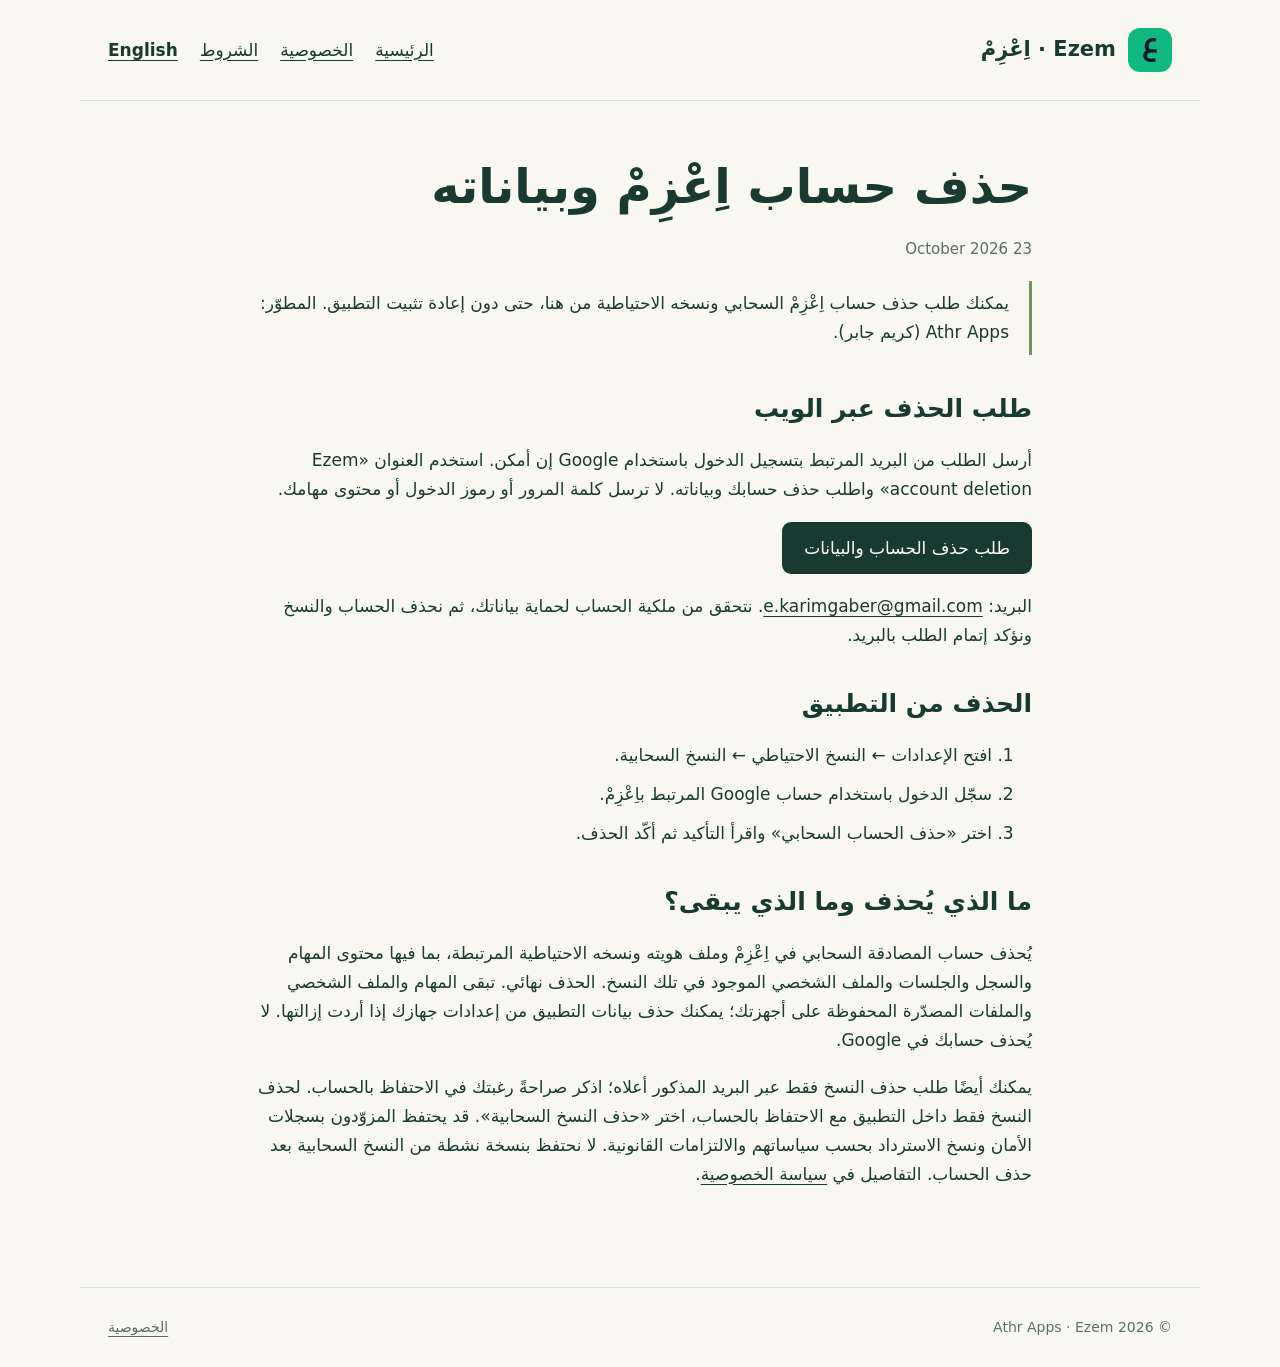
==== delete-account-ar.html @ c1a4a3c6 "Add bilingual account deletion and update privacy disclosures" ====
<!doctype html>
<html lang="ar" dir="rtl"><head><meta charset="utf-8"><meta name="viewport" content="width=device-width,initial-scale=1"><meta name="description" content="حذف حساب اِعْزِمْ وبياناته"><title>حذف حساب اِعْزِمْ وبياناته</title><link rel="canonical" href="https://karimgaber0.github.io/Ezem-App/delete-account-ar.html"><link rel="icon" href="assets/ezem.svg" type="image/svg+xml"><link rel="stylesheet" href="style.css"><link rel="alternate" hreflang="en" href="https://karimgaber0.github.io/Ezem-App/delete-account.html"><link rel="alternate" hreflang="ar" href="https://karimgaber0.github.io/Ezem-App/delete-account-ar.html"></head><body><header><a class="brand" href="index-ar.html"><img src="assets/ezem.svg" alt=""><span>Ezem · اِعْزِمْ</span></a><nav><a href="index-ar.html">الرئيسية</a><a href="privacy-ar.html">الخصوصية</a><a href="terms-ar.html">الشروط</a><a class="language" href="delete-account.html">English</a></nav></header><main class="document"><h1>حذف حساب اِعْزِمْ وبياناته</h1><p class="quiet">23 October 2026</p><p class="notice">يمكنك طلب حذف حساب اِعْزِمْ السحابي ونسخه الاحتياطية من هنا، حتى دون إعادة تثبيت التطبيق. المطوّر: Athr Apps (كريم جابر).</p>
<h2>طلب الحذف عبر الويب</h2><p>أرسل الطلب من البريد المرتبط بتسجيل الدخول باستخدام Google إن أمكن. استخدم العنوان «Ezem account deletion» واطلب حذف حسابك وبياناته. لا ترسل كلمة المرور أو رموز الدخول أو محتوى مهامك.</p><p><a class="button" href="mailto:e.karimgaber@gmail.com?subject=Ezem%20account%20deletion&amp;body=Please%20delete%20my%20Ezem%20cloud%20account%20and%20associated%20cloud%20backups.">طلب حذف الحساب والبيانات</a></p><p>البريد: <a href="mailto:e.karimgaber@gmail.com" dir="ltr">e.karimgaber@gmail.com</a>. نتحقق من ملكية الحساب لحماية بياناتك، ثم نحذف الحساب والنسخ ونؤكد إتمام الطلب بالبريد.</p>
<h2>الحذف من التطبيق</h2><ol><li>افتح الإعدادات ← النسخ الاحتياطي ← النسخ السحابية.</li><li>سجّل الدخول باستخدام حساب Google المرتبط باِعْزِمْ.</li><li>اختر «حذف الحساب السحابي» واقرأ التأكيد ثم أكّد الحذف.</li></ol>
<h2>ما الذي يُحذف وما الذي يبقى؟</h2><p>يُحذف حساب المصادقة السحابي في اِعْزِمْ وملف هويته ونسخه الاحتياطية المرتبطة، بما فيها محتوى المهام والسجل والجلسات والملف الشخصي الموجود في تلك النسخ. الحذف نهائي. تبقى المهام والملف الشخصي والملفات المصدّرة المحفوظة على أجهزتك؛ يمكنك حذف بيانات التطبيق من إعدادات جهازك إذا أردت إزالتها. لا يُحذف حسابك في Google.</p><p>يمكنك أيضًا طلب حذف النسخ فقط عبر البريد المذكور أعلاه؛ اذكر صراحةً رغبتك في الاحتفاظ بالحساب. لحذف النسخ فقط داخل التطبيق مع الاحتفاظ بالحساب، اختر «حذف النسخ السحابية». قد يحتفظ المزوّدون بسجلات الأمان ونسخ الاسترداد بحسب سياساتهم والالتزامات القانونية. لا نحتفظ بنسخة نشطة من النسخ السحابية بعد حذف الحساب. التفاصيل في <a href="privacy-ar.html">سياسة الخصوصية</a>.</p></main><footer><span>© 2026 Athr Apps · Ezem</span><a href="privacy-ar.html">الخصوصية</a></footer></body></html>
---- style.css ----
:root{color-scheme:light;--ink:#193a31;--muted:#5c6d65;--paper:#f8f8f1;--line:#dce2d8;--accent:#d8edb7}*{box-sizing:border-box}body{margin:0;background:var(--paper);color:var(--ink);font:17px/1.7 system-ui,-apple-system,"Segoe UI",sans-serif}a{color:inherit;text-underline-offset:4px}a:hover{color:#416c36}a:focus-visible{outline:3px solid #507b41;outline-offset:5px}header,main,footer{max-width:1120px;margin:auto;padding:28px}header{display:flex;justify-content:space-between;align-items:center;border-bottom:1px solid var(--line);gap:24px}nav{display:flex;gap:22px;flex-wrap:wrap}.brand{display:flex;gap:12px;align-items:center;text-decoration:none;font-size:21px;font-weight:750}.brand img{width:44px;height:44px;border-radius:12px}.hero{display:grid;grid-template-columns:1.25fr 1fr;gap:60px;align-items:center;padding:75px 0 65px}.eyebrow{font-size:13px;letter-spacing:.12em;text-transform:uppercase;font-weight:750}.tag{display:inline-block;background:var(--accent);border-radius:50px;padding:4px 13px;font-size:13px;font-weight:650}h1{font-size:clamp(42px,6vw,72px);line-height:1.13;letter-spacing:-.04em;margin:18px 0 24px;font-weight:650}h2{font-size:29px;line-height:1.3;font-weight:650;letter-spacing:-.02em}h3{font-size:20px}p{margin:0 0 18px}.lead{font-size:20px;max-width:610px;color:var(--muted)}.button{display:inline-block;background:var(--ink);color:#fff;text-decoration:none;padding:12px 22px;border-radius:9px}.button:hover{background:#2d5042;color:white}.quiet{color:var(--muted);font-size:15px}.app-sample{background:#fff;border:1px solid var(--line);box-shadow:0 15px 55px #193a3110;border-radius:22px;padding:30px;transform:rotate(1deg)}.sample-title{display:flex;justify-content:space-between;align-items:center;font-weight:700;border-bottom:1px solid var(--line);padding-bottom:18px}.sample-row{display:flex;align-items:center;gap:15px;padding:20px 0;border-bottom:1px solid #eef0ea}.check{width:21px;height:21px;border:1.5px solid #8eab84;border-radius:7px;flex-shrink:0}.check.done{background:var(--accent);display:grid;place-items:center;font-size:14px}.timer{display:flex;align-items:center;justify-content:space-between;background:#edf3e7;padding:17px;border-radius:12px;margin-top:24px}.timer strong{font-size:32px;line-height:1;font-variant-numeric:tabular-nums}.section{padding:44px 0;border-top:1px solid var(--line)}.features{display:grid;grid-template-columns:repeat(3,1fr);gap:36px}.features p{color:var(--muted)}.number{font-size:13px;font-weight:700;color:#6a7e61}.cloud{display:grid;grid-template-columns:1fr 1fr;gap:70px}.notice{border-left:3px solid #75935e;padding:8px 0 8px 20px}.document{max-width:840px;padding-top:40px;padding-bottom:80px}.document h1{font-size:48px}.document h2{font-size:25px;margin-top:38px}.document ul{padding-left:25px}.document li{margin-bottom:10px}.document[dir=rtl] ul{padding-right:25px;padding-left:0}.document[dir=rtl] .notice{border-left:0;border-right:3px solid #75935e;padding-right:20px}footer{border-top:1px solid var(--line);font-size:14px;color:var(--muted);display:flex;justify-content:space-between;gap:20px;flex-wrap:wrap}footer nav{gap:16px}.skip{position:absolute;top:-100px;left:20px;background:#fff;padding:12px}.skip:focus{top:8px}@media(max-width:760px){header,main,footer{padding:22px}.hero{grid-template-columns:1fr;gap:35px;padding:45px 0}.features,.cloud{grid-template-columns:1fr;gap:16px}.app-sample{transform:none}.document h1{font-size:38px}nav{gap:14px;font-size:14px}.hero h1{font-size:50px}.section{padding:32px 0}}

.language{font-weight:700}html[dir=rtl] h1,html[dir=rtl] h2{letter-spacing:normal}html[dir=rtl] .eyebrow{letter-spacing:normal}html[dir=rtl] .notice{border-left:0;border-right:3px solid #75935e;padding:8px 20px 8px 0}html[dir=rtl] .skip{left:auto;right:20px}@media(max-width:760px){header{align-items:flex-start;flex-wrap:wrap}header nav{width:100%}.app-sample{padding:22px}.timer{gap:12px}}
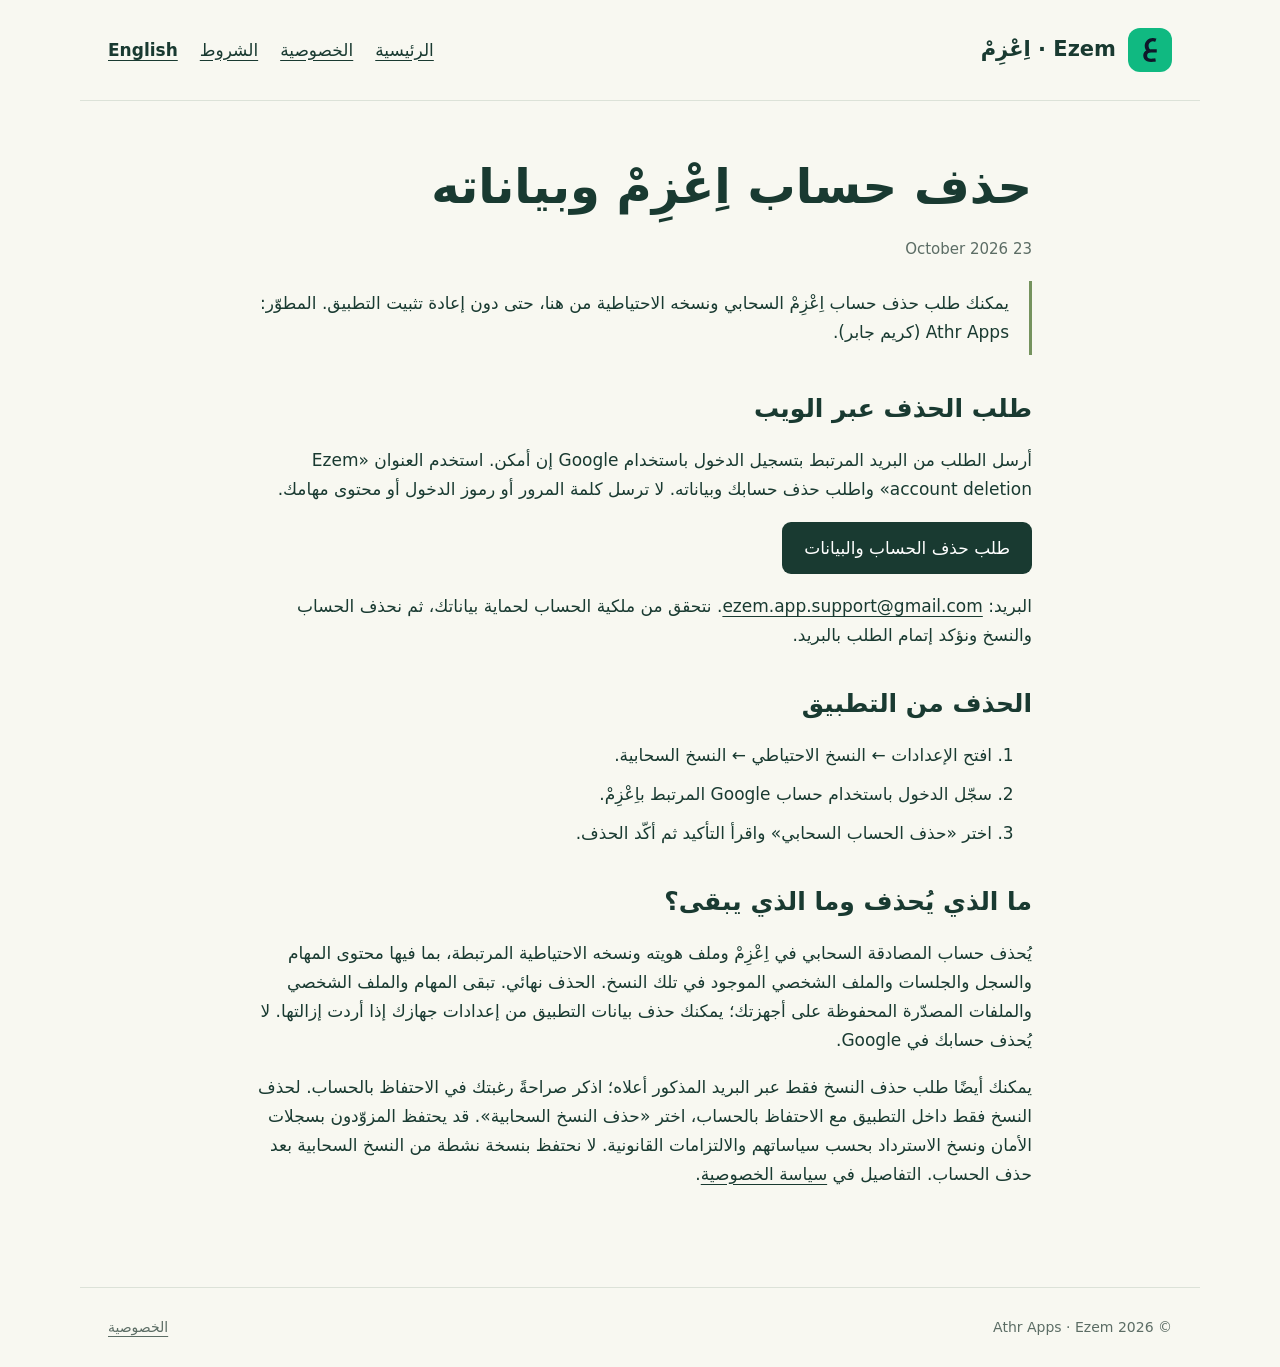
==== commit d9fb1ab7: "Set Ezem support contact and disclose age-appropriate cloud access" ====
--- a/delete-account-ar.html
+++ b/delete-account-ar.html
@@ -1,5 +1,5 @@
 <!doctype html>
 <html lang="ar" dir="rtl"><head><meta charset="utf-8"><meta name="viewport" content="width=device-width,initial-scale=1"><meta name="description" content="حذف حساب اِعْزِمْ وبياناته"><title>حذف حساب اِعْزِمْ وبياناته</title><link rel="canonical" href="https://karimgaber0.github.io/Ezem-App/delete-account-ar.html"><link rel="icon" href="assets/ezem.svg" type="image/svg+xml"><link rel="stylesheet" href="style.css"><link rel="alternate" hreflang="en" href="https://karimgaber0.github.io/Ezem-App/delete-account.html"><link rel="alternate" hreflang="ar" href="https://karimgaber0.github.io/Ezem-App/delete-account-ar.html"></head><body><header><a class="brand" href="index-ar.html"><img src="assets/ezem.svg" alt=""><span>Ezem · اِعْزِمْ</span></a><nav><a href="index-ar.html">الرئيسية</a><a href="privacy-ar.html">الخصوصية</a><a href="terms-ar.html">الشروط</a><a class="language" href="delete-account.html">English</a></nav></header><main class="document"><h1>حذف حساب اِعْزِمْ وبياناته</h1><p class="quiet">23 October 2026</p><p class="notice">يمكنك طلب حذف حساب اِعْزِمْ السحابي ونسخه الاحتياطية من هنا، حتى دون إعادة تثبيت التطبيق. المطوّر: Athr Apps (كريم جابر).</p>
-<h2>طلب الحذف عبر الويب</h2><p>أرسل الطلب من البريد المرتبط بتسجيل الدخول باستخدام Google إن أمكن. استخدم العنوان «Ezem account deletion» واطلب حذف حسابك وبياناته. لا ترسل كلمة المرور أو رموز الدخول أو محتوى مهامك.</p><p><a class="button" href="mailto:e.karimgaber@gmail.com?subject=Ezem%20account%20deletion&amp;body=Please%20delete%20my%20Ezem%20cloud%20account%20and%20associated%20cloud%20backups.">طلب حذف الحساب والبيانات</a></p><p>البريد: <a href="mailto:e.karimgaber@gmail.com" dir="ltr">e.karimgaber@gmail.com</a>. نتحقق من ملكية الحساب لحماية بياناتك، ثم نحذف الحساب والنسخ ونؤكد إتمام الطلب بالبريد.</p>
+<h2>طلب الحذف عبر الويب</h2><p>أرسل الطلب من البريد المرتبط بتسجيل الدخول باستخدام Google إن أمكن. استخدم العنوان «Ezem account deletion» واطلب حذف حسابك وبياناته. لا ترسل كلمة المرور أو رموز الدخول أو محتوى مهامك.</p><p><a class="button" href="mailto:ezem.app.support@gmail.com?subject=Ezem%20account%20deletion&amp;body=Please%20delete%20my%20Ezem%20cloud%20account%20and%20associated%20cloud%20backups.">طلب حذف الحساب والبيانات</a></p><p>البريد: <a href="mailto:ezem.app.support@gmail.com" dir="ltr">ezem.app.support@gmail.com</a>. نتحقق من ملكية الحساب لحماية بياناتك، ثم نحذف الحساب والنسخ ونؤكد إتمام الطلب بالبريد.</p>
 <h2>الحذف من التطبيق</h2><ol><li>افتح الإعدادات ← النسخ الاحتياطي ← النسخ السحابية.</li><li>سجّل الدخول باستخدام حساب Google المرتبط باِعْزِمْ.</li><li>اختر «حذف الحساب السحابي» واقرأ التأكيد ثم أكّد الحذف.</li></ol>
 <h2>ما الذي يُحذف وما الذي يبقى؟</h2><p>يُحذف حساب المصادقة السحابي في اِعْزِمْ وملف هويته ونسخه الاحتياطية المرتبطة، بما فيها محتوى المهام والسجل والجلسات والملف الشخصي الموجود في تلك النسخ. الحذف نهائي. تبقى المهام والملف الشخصي والملفات المصدّرة المحفوظة على أجهزتك؛ يمكنك حذف بيانات التطبيق من إعدادات جهازك إذا أردت إزالتها. لا يُحذف حسابك في Google.</p><p>يمكنك أيضًا طلب حذف النسخ فقط عبر البريد المذكور أعلاه؛ اذكر صراحةً رغبتك في الاحتفاظ بالحساب. لحذف النسخ فقط داخل التطبيق مع الاحتفاظ بالحساب، اختر «حذف النسخ السحابية». قد يحتفظ المزوّدون بسجلات الأمان ونسخ الاسترداد بحسب سياساتهم والالتزامات القانونية. لا نحتفظ بنسخة نشطة من النسخ السحابية بعد حذف الحساب. التفاصيل في <a href="privacy-ar.html">سياسة الخصوصية</a>.</p></main><footer><span>© 2026 Athr Apps · Ezem</span><a href="privacy-ar.html">الخصوصية</a></footer></body></html>
